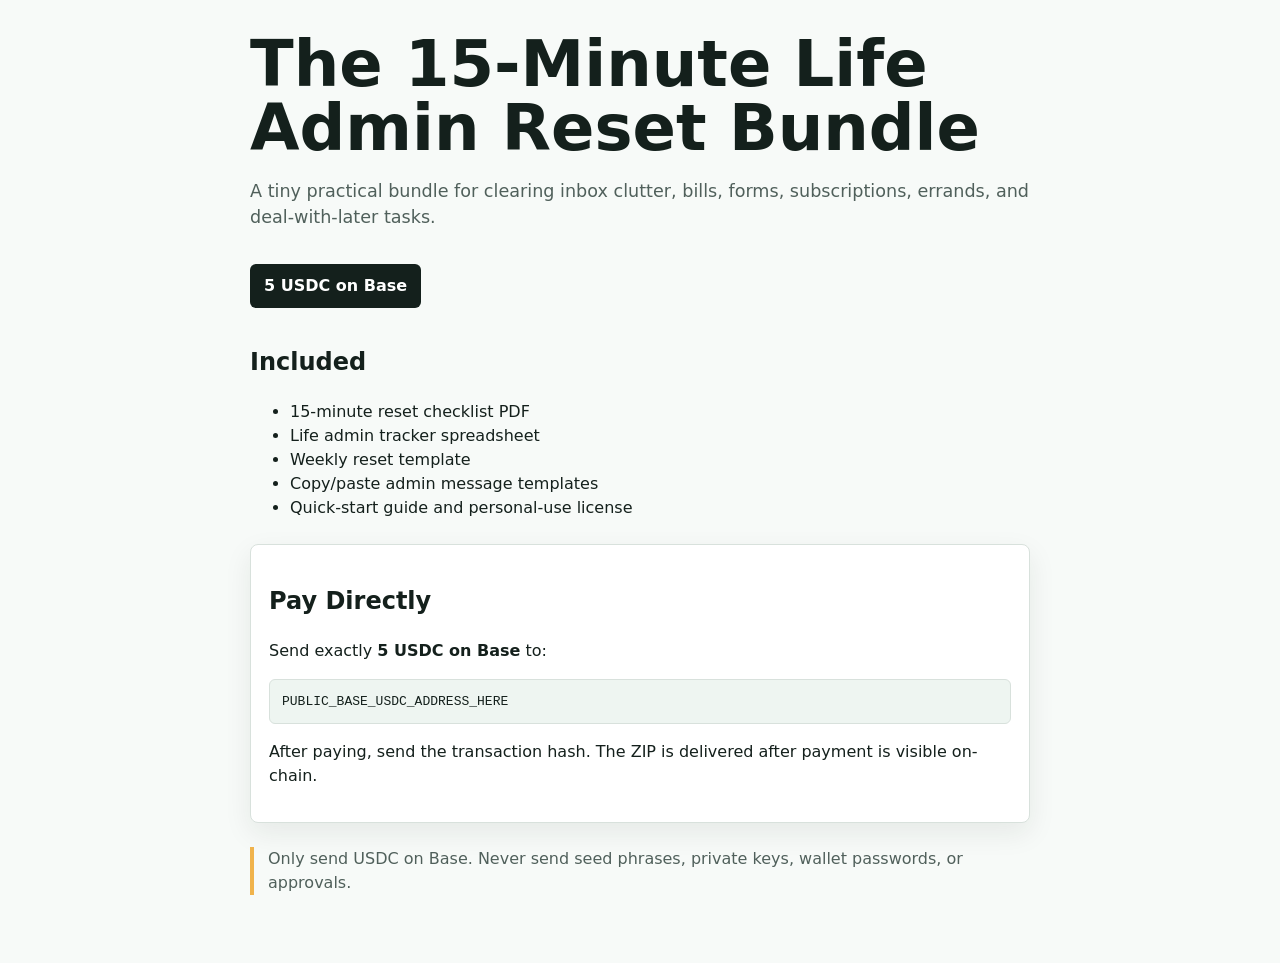
==== life-admin-reset/index.html @ d8492f08 "Create index.html" ====
<!doctype html>
<html lang="en"><head><meta charset="utf-8"><meta name="viewport" content="width=device-width,initial-scale=1"><title>$5 Life Admin Reset Bundle</title><style>body{font-family:Inter,system-ui,sans-serif;margin:0;background:#f7faf8;color:#14201c;line-height:1.5}main{max-width:780px;margin:auto;padding:32px 20px 52px}h1{font-size:clamp(2rem,6vw,4rem);line-height:1;margin:0 0 14px}.lede{color:#50605b;font-size:1.1rem}.price{display:inline-block;background:#14201c;color:white;border-radius:6px;padding:10px 14px;font-weight:800}.box{background:white;border:1px solid #d8e1dc;border-radius:8px;padding:18px;margin:24px 0;box-shadow:0 10px 28px rgba(20,32,28,.08)}code{display:block;overflow-wrap:anywhere;white-space:normal;background:#eef5f1;border:1px solid #d8e1dc;border-radius:6px;padding:12px}.hidden{display:none}.warn{border-left:4px solid #f0b34c;padding-left:14px;color:#50605b}a.btn{display:inline-flex;align-items:center;min-height:44px;background:#176b5b;color:white;text-decoration:none;border-radius:6px;padding:10px 14px;font-weight:800}</style></head><body><main><h1>The 15-Minute Life Admin Reset Bundle</h1><p class="lede">A tiny practical bundle for clearing inbox clutter, bills, forms, subscriptions, errands, and deal-with-later tasks.</p><p class="price">5 USDC on Base</p><section><h2>Included</h2><ul><li>15-minute reset checklist PDF</li><li>Life admin tracker spreadsheet</li><li>Weekly reset template</li><li>Copy/paste admin message templates</li><li>Quick-start guide and personal-use license</li></ul></section><section class="box"><h2>Pay Directly</h2><div id="wallet"><p>Send exactly <b>5 USDC on Base</b> to:</p><code id="addr">PUBLIC_BASE_USDC_ADDRESS_HERE</code></div><p id="noaddr" class="hidden">Wallet address not installed on this copy yet. Use checkout if shown.</p><p id="checkout" class="hidden"><a class="btn" id="pay" href="#" target="_blank" rel="noopener noreferrer">Open checkout</a></p><p>After paying, send the transaction hash. The ZIP is delivered after payment is visible on-chain.</p></section><p class="warn">Only send USDC on Base. Never send seed phrases, private keys, wallet passwords, or approvals.</p></main><script>const p=new URLSearchParams(location.search),a=p.get('address')||p.get('wallet')||p.get('base_address'),installed=document.getElementById('addr').textContent.trim(),ok=/^0x[a-fA-F0-9]{40}$/.test(installed);if(/^0x[a-fA-F0-9]{40}$/.test(a||'')){document.getElementById('addr').textContent=a}else if(!ok){document.getElementById('wallet').className='hidden';document.getElementById('noaddr').className=''}const l=p.get('payment_link')||p.get('paymentLink')||p.get('checkout')||p.get('checkout_url');if(/^https:///i.test(l||'')){document.getElementById('pay').href=l;document.getElementById('checkout').className=''}</script></body></html>
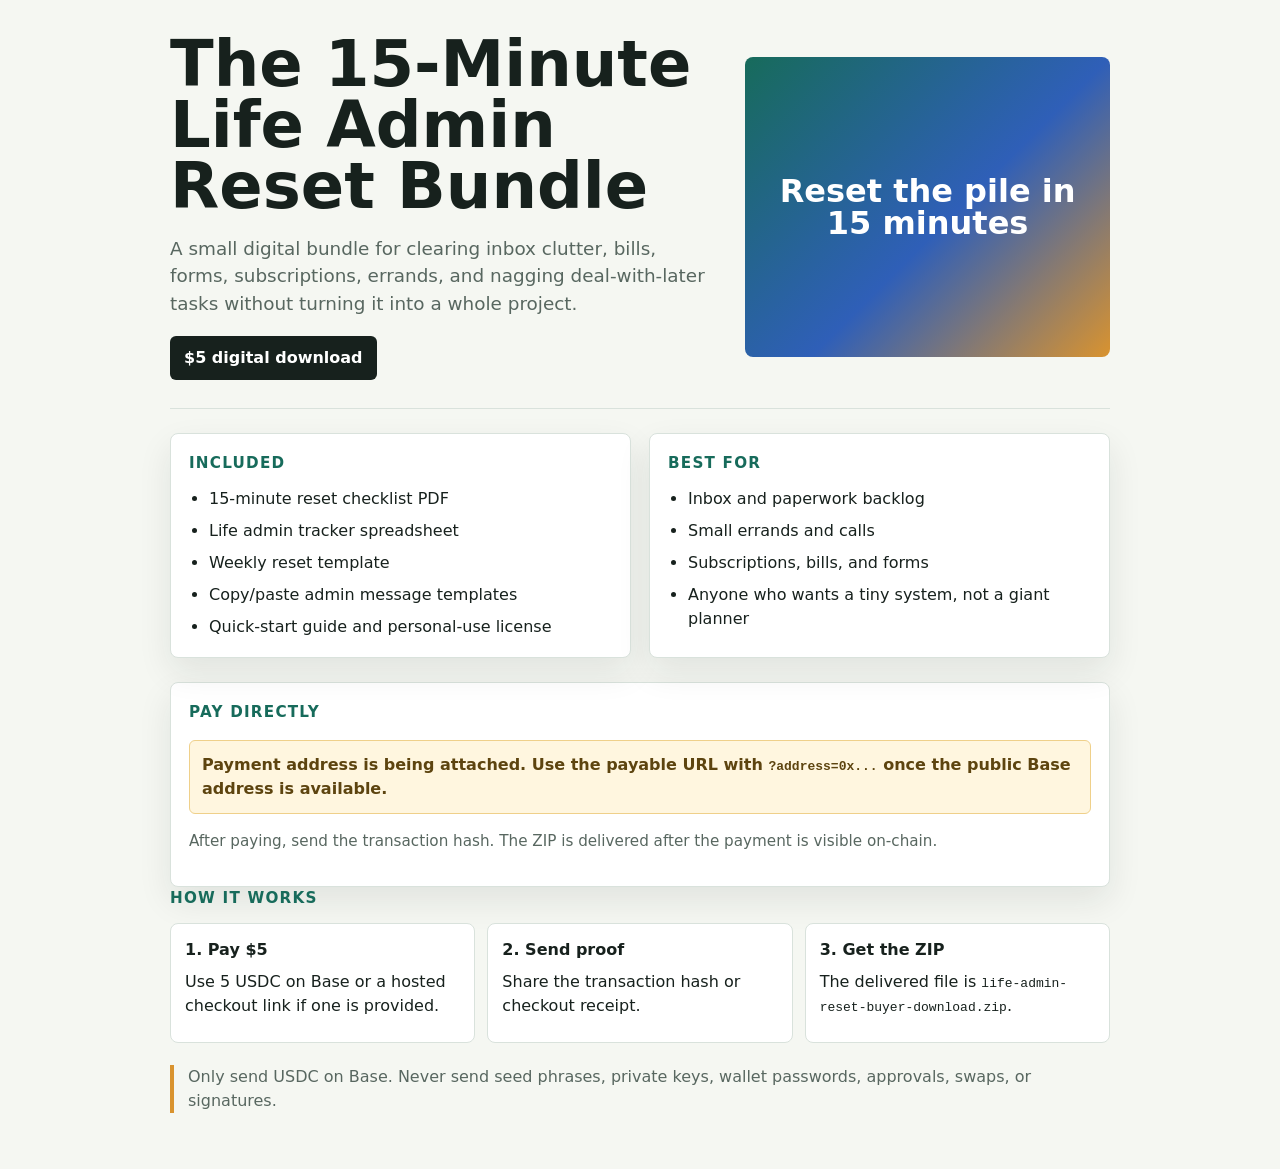
==== commit 2adefba4: "Polish Life Admin Reset offer page" ====
--- a/life-admin-reset/index.html
+++ b/life-admin-reset/index.html
@@ -1,2 +1,82 @@
 <!doctype html>
-<html lang="en"><head><meta charset="utf-8"><meta name="viewport" content="width=device-width,initial-scale=1"><title>$5 Life Admin Reset Bundle</title><style>body{font-family:Inter,system-ui,sans-serif;margin:0;background:#f7faf8;color:#14201c;line-height:1.5}main{max-width:780px;margin:auto;padding:32px 20px 52px}h1{font-size:clamp(2rem,6vw,4rem);line-height:1;margin:0 0 14px}.lede{color:#50605b;font-size:1.1rem}.price{display:inline-block;background:#14201c;color:white;border-radius:6px;padding:10px 14px;font-weight:800}.box{background:white;border:1px solid #d8e1dc;border-radius:8px;padding:18px;margin:24px 0;box-shadow:0 10px 28px rgba(20,32,28,.08)}code{display:block;overflow-wrap:anywhere;white-space:normal;background:#eef5f1;border:1px solid #d8e1dc;border-radius:6px;padding:12px}.hidden{display:none}.warn{border-left:4px solid #f0b34c;padding-left:14px;color:#50605b}a.btn{display:inline-flex;align-items:center;min-height:44px;background:#176b5b;color:white;text-decoration:none;border-radius:6px;padding:10px 14px;font-weight:800}</style></head><body><main><h1>The 15-Minute Life Admin Reset Bundle</h1><p class="lede">A tiny practical bundle for clearing inbox clutter, bills, forms, subscriptions, errands, and deal-with-later tasks.</p><p class="price">5 USDC on Base</p><section><h2>Included</h2><ul><li>15-minute reset checklist PDF</li><li>Life admin tracker spreadsheet</li><li>Weekly reset template</li><li>Copy/paste admin message templates</li><li>Quick-start guide and personal-use license</li></ul></section><section class="box"><h2>Pay Directly</h2><div id="wallet"><p>Send exactly <b>5 USDC on Base</b> to:</p><code id="addr">PUBLIC_BASE_USDC_ADDRESS_HERE</code></div><p id="noaddr" class="hidden">Wallet address not installed on this copy yet. Use checkout if shown.</p><p id="checkout" class="hidden"><a class="btn" id="pay" href="#" target="_blank" rel="noopener noreferrer">Open checkout</a></p><p>After paying, send the transaction hash. The ZIP is delivered after payment is visible on-chain.</p></section><p class="warn">Only send USDC on Base. Never send seed phrases, private keys, wallet passwords, or approvals.</p></main><script>const p=new URLSearchParams(location.search),a=p.get('address')||p.get('wallet')||p.get('base_address'),installed=document.getElementById('addr').textContent.trim(),ok=/^0x[a-fA-F0-9]{40}$/.test(installed);if(/^0x[a-fA-F0-9]{40}$/.test(a||'')){document.getElementById('addr').textContent=a}else if(!ok){document.getElementById('wallet').className='hidden';document.getElementById('noaddr').className=''}const l=p.get('payment_link')||p.get('paymentLink')||p.get('checkout')||p.get('checkout_url');if(/^https:///i.test(l||'')){document.getElementById('pay').href=l;document.getElementById('checkout').className=''}</script></body></html>
+<html lang="en">
+<head>
+  <meta charset="utf-8">
+  <meta name="viewport" content="width=device-width, initial-scale=1">
+  <title>15-Minute Life Admin Reset Bundle</title>
+  <meta name="description" content="A $5 digital bundle for clearing small life-admin tasks fast.">
+  <style>
+    :root{color-scheme:light;--ink:#17211d;--muted:#586760;--paper:#f5f7f2;--card:#ffffff;--line:#d9e2dc;--green:#176b5b;--gold:#d9932f;--blue:#2f5fb8;--soft:#eaf3ef;--warn:#fff6df}*{box-sizing:border-box}body{margin:0;font-family:Inter,ui-sans-serif,system-ui,-apple-system,BlinkMacSystemFont,"Segoe UI",sans-serif;background:var(--paper);color:var(--ink);line-height:1.5}.wrap{max-width:980px;margin:0 auto;padding:34px 20px 56px}.top{display:grid;grid-template-columns:minmax(0,1.2fr) minmax(280px,.8fr);gap:28px;align-items:center;border-bottom:1px solid var(--line);padding-bottom:28px}h1{font-size:clamp(2.2rem,5vw,4.8rem);line-height:.95;margin:0 0 16px;letter-spacing:0}.lede{font-size:1.15rem;color:var(--muted);max-width:670px}.price{display:inline-flex;align-items:center;gap:10px;background:var(--ink);color:#fff;border-radius:6px;padding:10px 14px;font-weight:800}.panel{background:var(--card);border:1px solid var(--line);border-radius:8px;padding:18px;box-shadow:0 14px 34px rgba(23,33,29,.09)}.cover{aspect-ratio:1.22;border-radius:8px;background:linear-gradient(135deg,#176b5b,#2f5fb8 55%,#d9932f);display:grid;place-items:center;color:#fff;padding:22px;text-align:center}.cover strong{font-size:2rem;line-height:1}.grid{display:grid;grid-template-columns:1fr 1fr;gap:18px;margin-top:24px}h2{font-size:.95rem;text-transform:uppercase;letter-spacing:.08em;color:var(--green);margin:0 0 12px}ul{margin:0;padding-left:20px}li+li{margin-top:8px}.pay{margin-top:24px}.address{display:block;overflow-wrap:anywhere;white-space:normal;background:var(--soft);border:1px solid var(--line);border-radius:6px;padding:12px;font-family:ui-monospace,SFMono-Regular,Menlo,Consolas,monospace}.notice{background:var(--warn);border:1px solid #efd08a;border-radius:6px;padding:12px;font-weight:700;color:#5d440f}.hidden{display:none!important}.btn{display:inline-flex;align-items:center;min-height:44px;border-radius:6px;background:var(--green);color:#fff;text-decoration:none;font-weight:800;padding:10px 14px}.steps{display:grid;grid-template-columns:repeat(3,minmax(0,1fr));gap:12px;margin-top:14px}.step{background:#fff;border:1px solid var(--line);border-radius:8px;padding:14px;min-height:120px}.step b{display:block;margin-bottom:8px}.fine{color:var(--muted);font-size:.95rem}.warn{border-left:4px solid var(--gold);padding-left:14px;color:var(--muted);margin-top:22px}@media(max-width:780px){.top,.grid,.steps{grid-template-columns:1fr}.wrap{padding-top:24px}.cover strong{font-size:1.55rem}}
+  </style>
+</head>
+<body>
+  <main class="wrap">
+    <section class="top">
+      <div>
+        <h1>The 15-Minute Life Admin Reset Bundle</h1>
+        <p class="lede">A small digital bundle for clearing inbox clutter, bills, forms, subscriptions, errands, and nagging deal-with-later tasks without turning it into a whole project.</p>
+        <div class="price">$5 digital download</div>
+      </div>
+      <aside class="cover"><strong>Reset the pile in 15 minutes</strong></aside>
+    </section>
+
+    <section class="grid">
+      <div class="panel">
+        <h2>Included</h2>
+        <ul>
+          <li>15-minute reset checklist PDF</li>
+          <li>Life admin tracker spreadsheet</li>
+          <li>Weekly reset template</li>
+          <li>Copy/paste admin message templates</li>
+          <li>Quick-start guide and personal-use license</li>
+        </ul>
+      </div>
+      <div class="panel">
+        <h2>Best For</h2>
+        <ul>
+          <li>Inbox and paperwork backlog</li>
+          <li>Small errands and calls</li>
+          <li>Subscriptions, bills, and forms</li>
+          <li>Anyone who wants a tiny system, not a giant planner</li>
+        </ul>
+      </div>
+    </section>
+
+    <section class="panel pay">
+      <h2>Pay Directly</h2>
+      <div id="walletBlock" class="hidden">
+        <p>Send exactly <strong>5 USDC on Base</strong> to this public address:</p>
+        <code class="address" id="address"></code>
+      </div>
+      <p class="notice" id="addressNeeded">Payment address is being attached. Use the payable URL with <code>?address=0x...</code> once the public Base address is available.</p>
+      <p id="checkoutBlock" class="hidden"><a class="btn" id="checkoutLink" href="#" target="_blank" rel="noopener noreferrer">Open checkout</a></p>
+      <p class="fine">After paying, send the transaction hash. The ZIP is delivered after the payment is visible on-chain.</p>
+    </section>
+
+    <section>
+      <h2>How It Works</h2>
+      <div class="steps">
+        <div class="step"><b>1. Pay $5</b>Use 5 USDC on Base or a hosted checkout link if one is provided.</div>
+        <div class="step"><b>2. Send proof</b>Share the transaction hash or checkout receipt.</div>
+        <div class="step"><b>3. Get the ZIP</b>The delivered file is <code>life-admin-reset-buyer-download.zip</code>.</div>
+      </div>
+    </section>
+
+    <section class="warn">Only send USDC on Base. Never send seed phrases, private keys, wallet passwords, approvals, swaps, or signatures.</section>
+  </main>
+  <script>
+    const params = new URLSearchParams(location.search);
+    const address = params.get("address") || params.get("wallet") || params.get("base_address");
+    if (/^0x[a-fA-F0-9]{40}$/.test(address || "")) {
+      document.getElementById("address").textContent = address;
+      document.getElementById("walletBlock").classList.remove("hidden");
+      document.getElementById("addressNeeded").classList.add("hidden");
+    }
+    const checkout = params.get("payment_link") || params.get("paymentLink") || params.get("checkout") || params.get("checkout_url");
+    if (/^https:///i.test(checkout || "")) {
+      document.getElementById("checkoutLink").href = checkout;
+      document.getElementById("checkoutBlock").classList.remove("hidden");
+    }
+  </script>
+</body>
+</html>
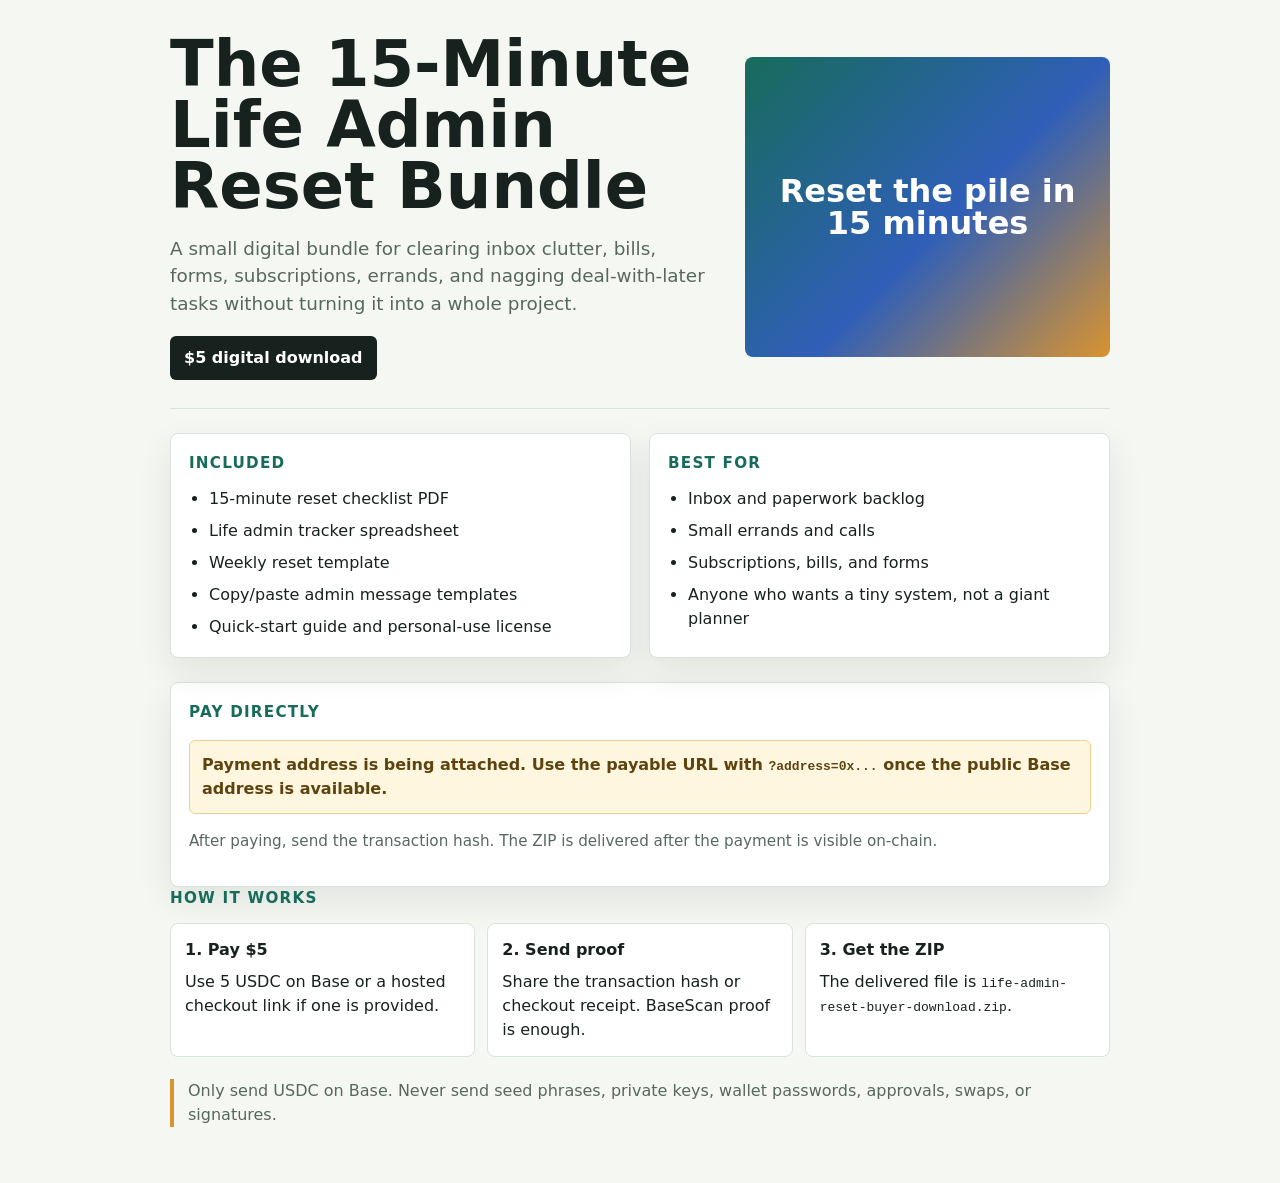
==== commit baf9800f: "Add BaseScan proof link to offer page" ====
--- a/life-admin-reset/index.html
+++ b/life-admin-reset/index.html
@@ -6,62 +6,15 @@
   <title>15-Minute Life Admin Reset Bundle</title>
   <meta name="description" content="A $5 digital bundle for clearing small life-admin tasks fast.">
   <style>
-    :root{color-scheme:light;--ink:#17211d;--muted:#586760;--paper:#f5f7f2;--card:#ffffff;--line:#d9e2dc;--green:#176b5b;--gold:#d9932f;--blue:#2f5fb8;--soft:#eaf3ef;--warn:#fff6df}*{box-sizing:border-box}body{margin:0;font-family:Inter,ui-sans-serif,system-ui,-apple-system,BlinkMacSystemFont,"Segoe UI",sans-serif;background:var(--paper);color:var(--ink);line-height:1.5}.wrap{max-width:980px;margin:0 auto;padding:34px 20px 56px}.top{display:grid;grid-template-columns:minmax(0,1.2fr) minmax(280px,.8fr);gap:28px;align-items:center;border-bottom:1px solid var(--line);padding-bottom:28px}h1{font-size:clamp(2.2rem,5vw,4.8rem);line-height:.95;margin:0 0 16px;letter-spacing:0}.lede{font-size:1.15rem;color:var(--muted);max-width:670px}.price{display:inline-flex;align-items:center;gap:10px;background:var(--ink);color:#fff;border-radius:6px;padding:10px 14px;font-weight:800}.panel{background:var(--card);border:1px solid var(--line);border-radius:8px;padding:18px;box-shadow:0 14px 34px rgba(23,33,29,.09)}.cover{aspect-ratio:1.22;border-radius:8px;background:linear-gradient(135deg,#176b5b,#2f5fb8 55%,#d9932f);display:grid;place-items:center;color:#fff;padding:22px;text-align:center}.cover strong{font-size:2rem;line-height:1}.grid{display:grid;grid-template-columns:1fr 1fr;gap:18px;margin-top:24px}h2{font-size:.95rem;text-transform:uppercase;letter-spacing:.08em;color:var(--green);margin:0 0 12px}ul{margin:0;padding-left:20px}li+li{margin-top:8px}.pay{margin-top:24px}.address{display:block;overflow-wrap:anywhere;white-space:normal;background:var(--soft);border:1px solid var(--line);border-radius:6px;padding:12px;font-family:ui-monospace,SFMono-Regular,Menlo,Consolas,monospace}.notice{background:var(--warn);border:1px solid #efd08a;border-radius:6px;padding:12px;font-weight:700;color:#5d440f}.hidden{display:none!important}.btn{display:inline-flex;align-items:center;min-height:44px;border-radius:6px;background:var(--green);color:#fff;text-decoration:none;font-weight:800;padding:10px 14px}.steps{display:grid;grid-template-columns:repeat(3,minmax(0,1fr));gap:12px;margin-top:14px}.step{background:#fff;border:1px solid var(--line);border-radius:8px;padding:14px;min-height:120px}.step b{display:block;margin-bottom:8px}.fine{color:var(--muted);font-size:.95rem}.warn{border-left:4px solid var(--gold);padding-left:14px;color:var(--muted);margin-top:22px}@media(max-width:780px){.top,.grid,.steps{grid-template-columns:1fr}.wrap{padding-top:24px}.cover strong{font-size:1.55rem}}
+    :root{color-scheme:light;--ink:#17211d;--muted:#586760;--paper:#f5f7f2;--card:#ffffff;--line:#d9e2dc;--green:#176b5b;--gold:#d9932f;--blue:#2f5fb8;--soft:#eaf3ef;--warn:#fff6df}*{box-sizing:border-box}body{margin:0;font-family:Inter,ui-sans-serif,system-ui,-apple-system,BlinkMacSystemFont,"Segoe UI",sans-serif;background:var(--paper);color:var(--ink);line-height:1.5}.wrap{max-width:980px;margin:0 auto;padding:34px 20px 56px}.top{display:grid;grid-template-columns:minmax(0,1.2fr) minmax(280px,.8fr);gap:28px;align-items:center;border-bottom:1px solid var(--line);padding-bottom:28px}h1{font-size:clamp(2.2rem,5vw,4.8rem);line-height:.95;margin:0 0 16px;letter-spacing:0}.lede{font-size:1.15rem;color:var(--muted);max-width:670px}.price{display:inline-flex;align-items:center;gap:10px;background:var(--ink);color:#fff;border-radius:6px;padding:10px 14px;font-weight:800}.panel{background:var(--card);border:1px solid var(--line);border-radius:8px;padding:18px;box-shadow:0 14px 34px rgba(23,33,29,.09)}.cover{aspect-ratio:1.22;border-radius:8px;background:linear-gradient(135deg,#176b5b,#2f5fb8 55%,#d9932f);display:grid;place-items:center;color:#fff;padding:22px;text-align:center}.cover strong{font-size:2rem;line-height:1}.grid{display:grid;grid-template-columns:1fr 1fr;gap:18px;margin-top:24px}h2{font-size:.95rem;text-transform:uppercase;letter-spacing:.08em;color:var(--green);margin:0 0 12px}ul{margin:0;padding-left:20px}li+li{margin-top:8px}.pay{margin-top:24px}.address{display:block;overflow-wrap:anywhere;white-space:normal;background:var(--soft);border:1px solid var(--line);border-radius:6px;padding:12px;font-family:ui-monospace,SFMono-Regular,Menlo,Consolas,monospace}.notice{background:var(--warn);border:1px solid #efd08a;border-radius:6px;padding:12px;font-weight:700;color:#5d440f}.hidden{display:none!important}.btn{display:inline-flex;align-items:center;min-height:44px;border-radius:6px;background:var(--green);color:#fff;text-decoration:none;font-weight:800;padding:10px 14px;margin:4px 8px 4px 0}.btn.secondary{background:var(--blue)}.steps{display:grid;grid-template-columns:repeat(3,minmax(0,1fr));gap:12px;margin-top:14px}.step{background:#fff;border:1px solid var(--line);border-radius:8px;padding:14px;min-height:120px}.step b{display:block;margin-bottom:8px}.fine{color:var(--muted);font-size:.95rem}.warn{border-left:4px solid var(--gold);padding-left:14px;color:var(--muted);margin-top:22px}@media(max-width:780px){.top,.grid,.steps{grid-template-columns:1fr}.wrap{padding-top:24px}.cover strong{font-size:1.55rem}}
   </style>
 </head>
 <body>
   <main class="wrap">
-    <section class="top">
-      <div>
-        <h1>The 15-Minute Life Admin Reset Bundle</h1>
-        <p class="lede">A small digital bundle for clearing inbox clutter, bills, forms, subscriptions, errands, and nagging deal-with-later tasks without turning it into a whole project.</p>
-        <div class="price">$5 digital download</div>
-      </div>
-      <aside class="cover"><strong>Reset the pile in 15 minutes</strong></aside>
-    </section>
-
-    <section class="grid">
-      <div class="panel">
-        <h2>Included</h2>
-        <ul>
-          <li>15-minute reset checklist PDF</li>
-          <li>Life admin tracker spreadsheet</li>
-          <li>Weekly reset template</li>
-          <li>Copy/paste admin message templates</li>
-          <li>Quick-start guide and personal-use license</li>
-        </ul>
-      </div>
-      <div class="panel">
-        <h2>Best For</h2>
-        <ul>
-          <li>Inbox and paperwork backlog</li>
-          <li>Small errands and calls</li>
-          <li>Subscriptions, bills, and forms</li>
-          <li>Anyone who wants a tiny system, not a giant planner</li>
-        </ul>
-      </div>
-    </section>
-
-    <section class="panel pay">
-      <h2>Pay Directly</h2>
-      <div id="walletBlock" class="hidden">
-        <p>Send exactly <strong>5 USDC on Base</strong> to this public address:</p>
-        <code class="address" id="address"></code>
-      </div>
-      <p class="notice" id="addressNeeded">Payment address is being attached. Use the payable URL with <code>?address=0x...</code> once the public Base address is available.</p>
-      <p id="checkoutBlock" class="hidden"><a class="btn" id="checkoutLink" href="#" target="_blank" rel="noopener noreferrer">Open checkout</a></p>
-      <p class="fine">After paying, send the transaction hash. The ZIP is delivered after the payment is visible on-chain.</p>
-    </section>
-
-    <section>
-      <h2>How It Works</h2>
-      <div class="steps">
-        <div class="step"><b>1. Pay $5</b>Use 5 USDC on Base or a hosted checkout link if one is provided.</div>
-        <div class="step"><b>2. Send proof</b>Share the transaction hash or checkout receipt.</div>
-        <div class="step"><b>3. Get the ZIP</b>The delivered file is <code>life-admin-reset-buyer-download.zip</code>.</div>
-      </div>
-    </section>
-
+    <section class="top"><div><h1>The 15-Minute Life Admin Reset Bundle</h1><p class="lede">A small digital bundle for clearing inbox clutter, bills, forms, subscriptions, errands, and nagging deal-with-later tasks without turning it into a whole project.</p><div class="price">$5 digital download</div></div><aside class="cover"><strong>Reset the pile in 15 minutes</strong></aside></section>
+    <section class="grid"><div class="panel"><h2>Included</h2><ul><li>15-minute reset checklist PDF</li><li>Life admin tracker spreadsheet</li><li>Weekly reset template</li><li>Copy/paste admin message templates</li><li>Quick-start guide and personal-use license</li></ul></div><div class="panel"><h2>Best For</h2><ul><li>Inbox and paperwork backlog</li><li>Small errands and calls</li><li>Subscriptions, bills, and forms</li><li>Anyone who wants a tiny system, not a giant planner</li></ul></div></section>
+    <section class="panel pay"><h2>Pay Directly</h2><div id="walletBlock" class="hidden"><p>Send exactly <strong>5 USDC on Base</strong> to this public address:</p><code class="address" id="address"></code><p><a class="btn secondary" id="basescanLink" href="#" target="_blank" rel="noopener noreferrer">Check address on BaseScan</a></p></div><p class="notice" id="addressNeeded">Payment address is being attached. Use the payable URL with <code>?address=0x...</code> once the public Base address is available.</p><p id="checkoutBlock" class="hidden"><a class="btn" id="checkoutLink" href="#" target="_blank" rel="noopener noreferrer">Open checkout</a></p><p class="fine">After paying, send the transaction hash. The ZIP is delivered after the payment is visible on-chain.</p></section>
+    <section><h2>How It Works</h2><div class="steps"><div class="step"><b>1. Pay $5</b>Use 5 USDC on Base or a hosted checkout link if one is provided.</div><div class="step"><b>2. Send proof</b>Share the transaction hash or checkout receipt. BaseScan proof is enough.</div><div class="step"><b>3. Get the ZIP</b>The delivered file is <code>life-admin-reset-buyer-download.zip</code>.</div></div></section>
     <section class="warn">Only send USDC on Base. Never send seed phrases, private keys, wallet passwords, approvals, swaps, or signatures.</section>
   </main>
   <script>
@@ -69,11 +22,12 @@
     const address = params.get("address") || params.get("wallet") || params.get("base_address");
     if (/^0x[a-fA-F0-9]{40}$/.test(address || "")) {
       document.getElementById("address").textContent = address;
+      document.getElementById("basescanLink").href = "https://basescan.org/address/" + address;
       document.getElementById("walletBlock").classList.remove("hidden");
       document.getElementById("addressNeeded").classList.add("hidden");
     }
     const checkout = params.get("payment_link") || params.get("paymentLink") || params.get("checkout") || params.get("checkout_url");
-    if (/^https:///i.test(checkout || "")) {
+    if (new RegExp("^https://", "i").test(checkout || "")) {
       document.getElementById("checkoutLink").href = checkout;
       document.getElementById("checkoutBlock").classList.remove("hidden");
     }
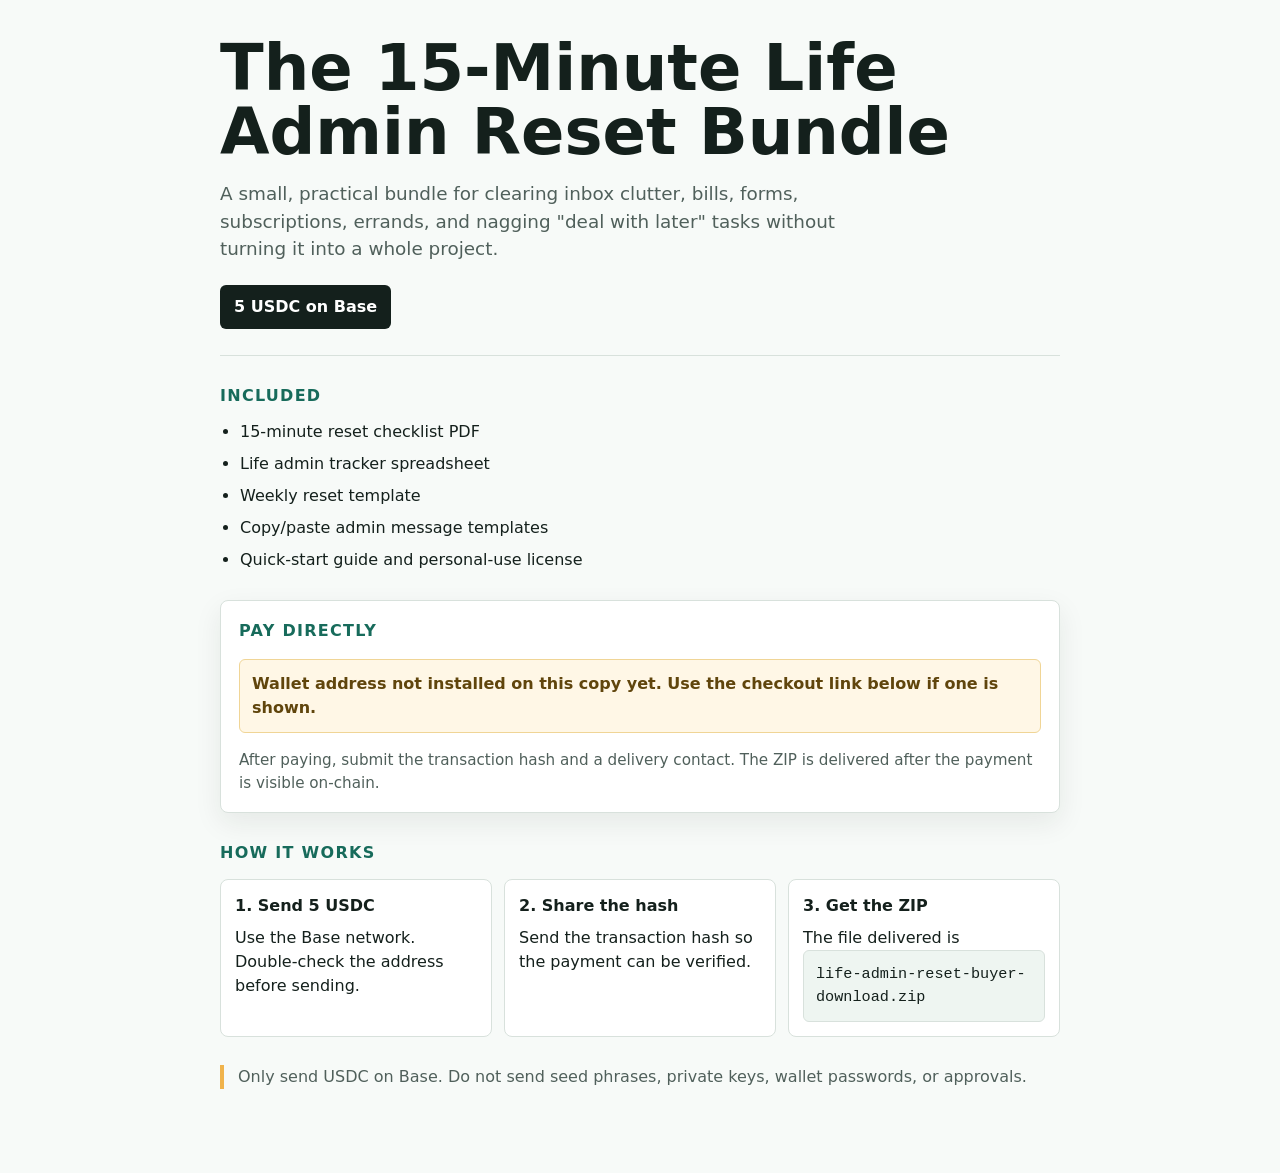
==== commit 4c1db96c: "Add payment proof submission link Adds a GitHub issue proof link so buyers can submit a Base transac" ====
--- a/life-admin-reset/index.html
+++ b/life-admin-reset/index.html
@@ -3,33 +3,236 @@
 <head>
   <meta charset="utf-8">
   <meta name="viewport" content="width=device-width, initial-scale=1">
-  <title>15-Minute Life Admin Reset Bundle</title>
-  <meta name="description" content="A $5 digital bundle for clearing small life-admin tasks fast.">
+  <title>$5 Life Admin Reset Bundle</title>
   <style>
-    :root{color-scheme:light;--ink:#17211d;--muted:#586760;--paper:#f5f7f2;--card:#ffffff;--line:#d9e2dc;--green:#176b5b;--gold:#d9932f;--blue:#2f5fb8;--soft:#eaf3ef;--warn:#fff6df}*{box-sizing:border-box}body{margin:0;font-family:Inter,ui-sans-serif,system-ui,-apple-system,BlinkMacSystemFont,"Segoe UI",sans-serif;background:var(--paper);color:var(--ink);line-height:1.5}.wrap{max-width:980px;margin:0 auto;padding:34px 20px 56px}.top{display:grid;grid-template-columns:minmax(0,1.2fr) minmax(280px,.8fr);gap:28px;align-items:center;border-bottom:1px solid var(--line);padding-bottom:28px}h1{font-size:clamp(2.2rem,5vw,4.8rem);line-height:.95;margin:0 0 16px;letter-spacing:0}.lede{font-size:1.15rem;color:var(--muted);max-width:670px}.price{display:inline-flex;align-items:center;gap:10px;background:var(--ink);color:#fff;border-radius:6px;padding:10px 14px;font-weight:800}.panel{background:var(--card);border:1px solid var(--line);border-radius:8px;padding:18px;box-shadow:0 14px 34px rgba(23,33,29,.09)}.cover{aspect-ratio:1.22;border-radius:8px;background:linear-gradient(135deg,#176b5b,#2f5fb8 55%,#d9932f);display:grid;place-items:center;color:#fff;padding:22px;text-align:center}.cover strong{font-size:2rem;line-height:1}.grid{display:grid;grid-template-columns:1fr 1fr;gap:18px;margin-top:24px}h2{font-size:.95rem;text-transform:uppercase;letter-spacing:.08em;color:var(--green);margin:0 0 12px}ul{margin:0;padding-left:20px}li+li{margin-top:8px}.pay{margin-top:24px}.address{display:block;overflow-wrap:anywhere;white-space:normal;background:var(--soft);border:1px solid var(--line);border-radius:6px;padding:12px;font-family:ui-monospace,SFMono-Regular,Menlo,Consolas,monospace}.notice{background:var(--warn);border:1px solid #efd08a;border-radius:6px;padding:12px;font-weight:700;color:#5d440f}.hidden{display:none!important}.btn{display:inline-flex;align-items:center;min-height:44px;border-radius:6px;background:var(--green);color:#fff;text-decoration:none;font-weight:800;padding:10px 14px;margin:4px 8px 4px 0}.btn.secondary{background:var(--blue)}.steps{display:grid;grid-template-columns:repeat(3,minmax(0,1fr));gap:12px;margin-top:14px}.step{background:#fff;border:1px solid var(--line);border-radius:8px;padding:14px;min-height:120px}.step b{display:block;margin-bottom:8px}.fine{color:var(--muted);font-size:.95rem}.warn{border-left:4px solid var(--gold);padding-left:14px;color:var(--muted);margin-top:22px}@media(max-width:780px){.top,.grid,.steps{grid-template-columns:1fr}.wrap{padding-top:24px}.cover strong{font-size:1.55rem}}
+    :root {
+      color-scheme: light;
+      --ink: #14201c;
+      --muted: #50605b;
+      --line: #d8e1dc;
+      --paper: #f7faf8;
+      --accent: #176b5b;
+      --accent-2: #f0b34c;
+      --white: #ffffff;
+    }
+    * { box-sizing: border-box; }
+    body {
+      margin: 0;
+      font-family: Inter, ui-sans-serif, system-ui, -apple-system, BlinkMacSystemFont, "Segoe UI", sans-serif;
+      background: var(--paper);
+      color: var(--ink);
+      line-height: 1.5;
+    }
+    main {
+      max-width: 880px;
+      margin: 0 auto;
+      padding: 36px 20px 56px;
+    }
+    header {
+      border-bottom: 1px solid var(--line);
+      padding-bottom: 26px;
+      margin-bottom: 28px;
+    }
+    h1 {
+      font-size: clamp(2rem, 5vw, 4.2rem);
+      line-height: 1;
+      margin: 0 0 16px;
+      max-width: 780px;
+      letter-spacing: 0;
+    }
+    .lede {
+      font-size: 1.15rem;
+      max-width: 680px;
+      color: var(--muted);
+      margin: 0;
+    }
+    .price {
+      display: inline-flex;
+      align-items: center;
+      gap: 10px;
+      margin-top: 22px;
+      padding: 10px 14px;
+      background: var(--ink);
+      color: var(--white);
+      border-radius: 6px;
+      font-weight: 700;
+    }
+    section {
+      margin: 28px 0;
+    }
+    h2 {
+      font-size: 1rem;
+      text-transform: uppercase;
+      letter-spacing: .08em;
+      color: var(--accent);
+      margin: 0 0 12px;
+    }
+    ul {
+      padding-left: 20px;
+      margin: 0;
+    }
+    li + li { margin-top: 8px; }
+    .paybox {
+      background: var(--white);
+      border: 1px solid var(--line);
+      border-radius: 8px;
+      padding: 18px;
+      box-shadow: 0 10px 28px rgba(20, 32, 28, .08);
+    }
+    code {
+      display: block;
+      overflow-wrap: anywhere;
+      white-space: normal;
+      padding: 12px;
+      background: #eef5f1;
+      border: 1px solid var(--line);
+      border-radius: 6px;
+      color: var(--ink);
+      font-family: ui-monospace, SFMono-Regular, Menlo, Consolas, monospace;
+      font-size: .95rem;
+    }
+    .note {
+      color: var(--muted);
+      font-size: .95rem;
+      margin: 12px 0 0;
+    }
+    .paylink {
+      display: none;
+      margin-top: 16px;
+    }
+    .paylink a,
+    .prooflink a {
+      display: inline-flex;
+      align-items: center;
+      min-height: 44px;
+      padding: 10px 14px;
+      border-radius: 6px;
+      background: var(--accent);
+      color: var(--white);
+      text-decoration: none;
+      font-weight: 800;
+    }
+    .prooflink {
+      display: none;
+      margin-top: 14px;
+    }
+    .prooflink a.gold {
+      margin-left: 8px;
+      background: var(--accent-2);
+      color: #2c2112;
+    }
+    .wallet-unavailable {
+      display: none;
+      padding: 12px;
+      background: #fff7e6;
+      border: 1px solid #f0d596;
+      border-radius: 6px;
+      color: #60450c;
+      font-weight: 700;
+    }
+    .steps {
+      display: grid;
+      grid-template-columns: repeat(3, minmax(0, 1fr));
+      gap: 12px;
+      margin-top: 14px;
+    }
+    .step {
+      background: var(--white);
+      border: 1px solid var(--line);
+      border-radius: 8px;
+      padding: 14px;
+      min-height: 130px;
+    }
+    .step strong {
+      display: block;
+      margin-bottom: 8px;
+    }
+    .warning {
+      border-left: 4px solid var(--accent-2);
+      padding-left: 14px;
+      color: var(--muted);
+    }
+    @media (max-width: 680px) {
+      main { padding-top: 24px; }
+      .steps { grid-template-columns: 1fr; }
+    }
   </style>
 </head>
 <body>
-  <main class="wrap">
-    <section class="top"><div><h1>The 15-Minute Life Admin Reset Bundle</h1><p class="lede">A small digital bundle for clearing inbox clutter, bills, forms, subscriptions, errands, and nagging deal-with-later tasks without turning it into a whole project.</p><div class="price">$5 digital download</div></div><aside class="cover"><strong>Reset the pile in 15 minutes</strong></aside></section>
-    <section class="grid"><div class="panel"><h2>Included</h2><ul><li>15-minute reset checklist PDF</li><li>Life admin tracker spreadsheet</li><li>Weekly reset template</li><li>Copy/paste admin message templates</li><li>Quick-start guide and personal-use license</li></ul></div><div class="panel"><h2>Best For</h2><ul><li>Inbox and paperwork backlog</li><li>Small errands and calls</li><li>Subscriptions, bills, and forms</li><li>Anyone who wants a tiny system, not a giant planner</li></ul></div></section>
-    <section class="panel pay"><h2>Pay Directly</h2><div id="walletBlock" class="hidden"><p>Send exactly <strong>5 USDC on Base</strong> to this public address:</p><code class="address" id="address"></code><p><a class="btn secondary" id="basescanLink" href="#" target="_blank" rel="noopener noreferrer">Check address on BaseScan</a></p></div><p class="notice" id="addressNeeded">Payment address is being attached. Use the payable URL with <code>?address=0x...</code> once the public Base address is available.</p><p id="checkoutBlock" class="hidden"><a class="btn" id="checkoutLink" href="#" target="_blank" rel="noopener noreferrer">Open checkout</a></p><p class="fine">After paying, send the transaction hash. The ZIP is delivered after the payment is visible on-chain.</p></section>
-    <section><h2>How It Works</h2><div class="steps"><div class="step"><b>1. Pay $5</b>Use 5 USDC on Base or a hosted checkout link if one is provided.</div><div class="step"><b>2. Send proof</b>Share the transaction hash or checkout receipt. BaseScan proof is enough.</div><div class="step"><b>3. Get the ZIP</b>The delivered file is <code>life-admin-reset-buyer-download.zip</code>.</div></div></section>
-    <section class="warn">Only send USDC on Base. Never send seed phrases, private keys, wallet passwords, approvals, swaps, or signatures.</section>
+  <main>
+    <header>
+      <h1>The 15-Minute Life Admin Reset Bundle</h1>
+      <p class="lede">A small, practical bundle for clearing inbox clutter, bills, forms, subscriptions, errands, and nagging "deal with later" tasks without turning it into a whole project.</p>
+      <div class="price">5 USDC on Base</div>
+    </header>
+
+    <section>
+      <h2>Included</h2>
+      <ul>
+        <li>15-minute reset checklist PDF</li>
+        <li>Life admin tracker spreadsheet</li>
+        <li>Weekly reset template</li>
+        <li>Copy/paste admin message templates</li>
+        <li>Quick-start guide and personal-use license</li>
+      </ul>
+    </section>
+
+    <section class="paybox">
+      <h2>Pay Directly</h2>
+      <div id="wallet-block">
+        <p>Send exactly <strong>5 USDC on Base</strong> to this public wallet address:</p>
+        <code id="address">PUBLIC_BASE_USDC_ADDRESS_HERE</code>
+      </div>
+      <p class="wallet-unavailable" id="wallet-unavailable">Wallet address not installed on this copy yet. Use the checkout link below if one is shown.</p>
+      <div class="paylink" id="paylink-wrap">
+        <p>Or use this checkout link:</p>
+        <a id="paylink" href="#">Open checkout</a>
+      </div>
+      <div class="prooflink" id="basescan-wrap">
+        <p>Verify the public address and submit payment proof:</p>
+        <a id="basescanLink" href="#">Open BaseScan</a>
+        <a class="gold" id="proofLink" href="https://github.com/JjCyberz/jarretposts-tool/issues/new?title=Life%20Admin%20Reset%20payment%20proof&body=Transaction%20hash:%20%0ADelivery%20contact:%20">Submit proof</a>
+      </div>
+      <p class="note">After paying, submit the transaction hash and a delivery contact. The ZIP is delivered after the payment is visible on-chain.</p>
+    </section>
+
+    <section>
+      <h2>How It Works</h2>
+      <div class="steps">
+        <div class="step"><strong>1. Send 5 USDC</strong>Use the Base network. Double-check the address before sending.</div>
+        <div class="step"><strong>2. Share the hash</strong>Send the transaction hash so the payment can be verified.</div>
+        <div class="step"><strong>3. Get the ZIP</strong>The file delivered is <code>life-admin-reset-buyer-download.zip</code></div>
+      </div>
+    </section>
+
+    <section class="warning">
+      Only send USDC on Base. Do not send seed phrases, private keys, wallet passwords, or approvals.
+    </section>
   </main>
   <script>
-    const params = new URLSearchParams(location.search);
+    const params = new URLSearchParams(window.location.search);
+    const installedAddress = document.getElementById("address").textContent.trim();
     const address = params.get("address") || params.get("wallet") || params.get("base_address");
-    if (/^0x[a-fA-F0-9]{40}$/.test(address || "")) {
-      document.getElementById("address").textContent = address;
-      document.getElementById("basescanLink").href = "https://basescan.org/address/" + address;
-      document.getElementById("walletBlock").classList.remove("hidden");
-      document.getElementById("addressNeeded").classList.add("hidden");
-    }
-    const checkout = params.get("payment_link") || params.get("paymentLink") || params.get("checkout") || params.get("checkout_url");
-    if (new RegExp("^https://", "i").test(checkout || "")) {
-      document.getElementById("checkoutLink").href = checkout;
-      document.getElementById("checkoutBlock").classList.remove("hidden");
+    const hasInstalledAddress = /^0x[a-fA-F0-9]{40}$/.test(installedAddress);
+    const visibleAddress = /^0x[a-fA-F0-9]{40}$/.test(address || "") ? address : (hasInstalledAddress ? installedAddress : "");
+    if (visibleAddress) {
+      document.getElementById("address").textContent = visibleAddress;
+      const basescan = document.getElementById("basescanLink");
+      basescan.href = `https://basescan.org/address/${visibleAddress}`;
+      const proof = new URL("https://github.com/JjCyberz/jarretposts-tool/issues/new");
+      proof.searchParams.set("title", "Life Admin Reset payment proof");
+      proof.searchParams.set("body", `Product: Life Admin Reset Bundle\nNetwork: Base\nExpected amount: 5 USDC\nRecipient: ${visibleAddress}\nTransaction hash:\nDelivery contact:`);
+      document.getElementById("proofLink").href = proof.toString();
+      document.getElementById("basescan-wrap").style.display = "block";
+    } else if (!hasInstalledAddress) {
+      document.getElementById("wallet-block").style.display = "none";
+      document.getElementById("wallet-unavailable").style.display = "block";
+    }
+    const paymentLink = params.get("payment_link") || params.get("paymentLink") || params.get("checkout") || params.get("checkout_url");
+    if (/^https:\/\/.+/i.test(paymentLink || "")) {
+      const link = document.getElementById("paylink");
+      link.href = paymentLink;
+      document.getElementById("paylink-wrap").style.display = "block";
     }
   </script>
 </body>
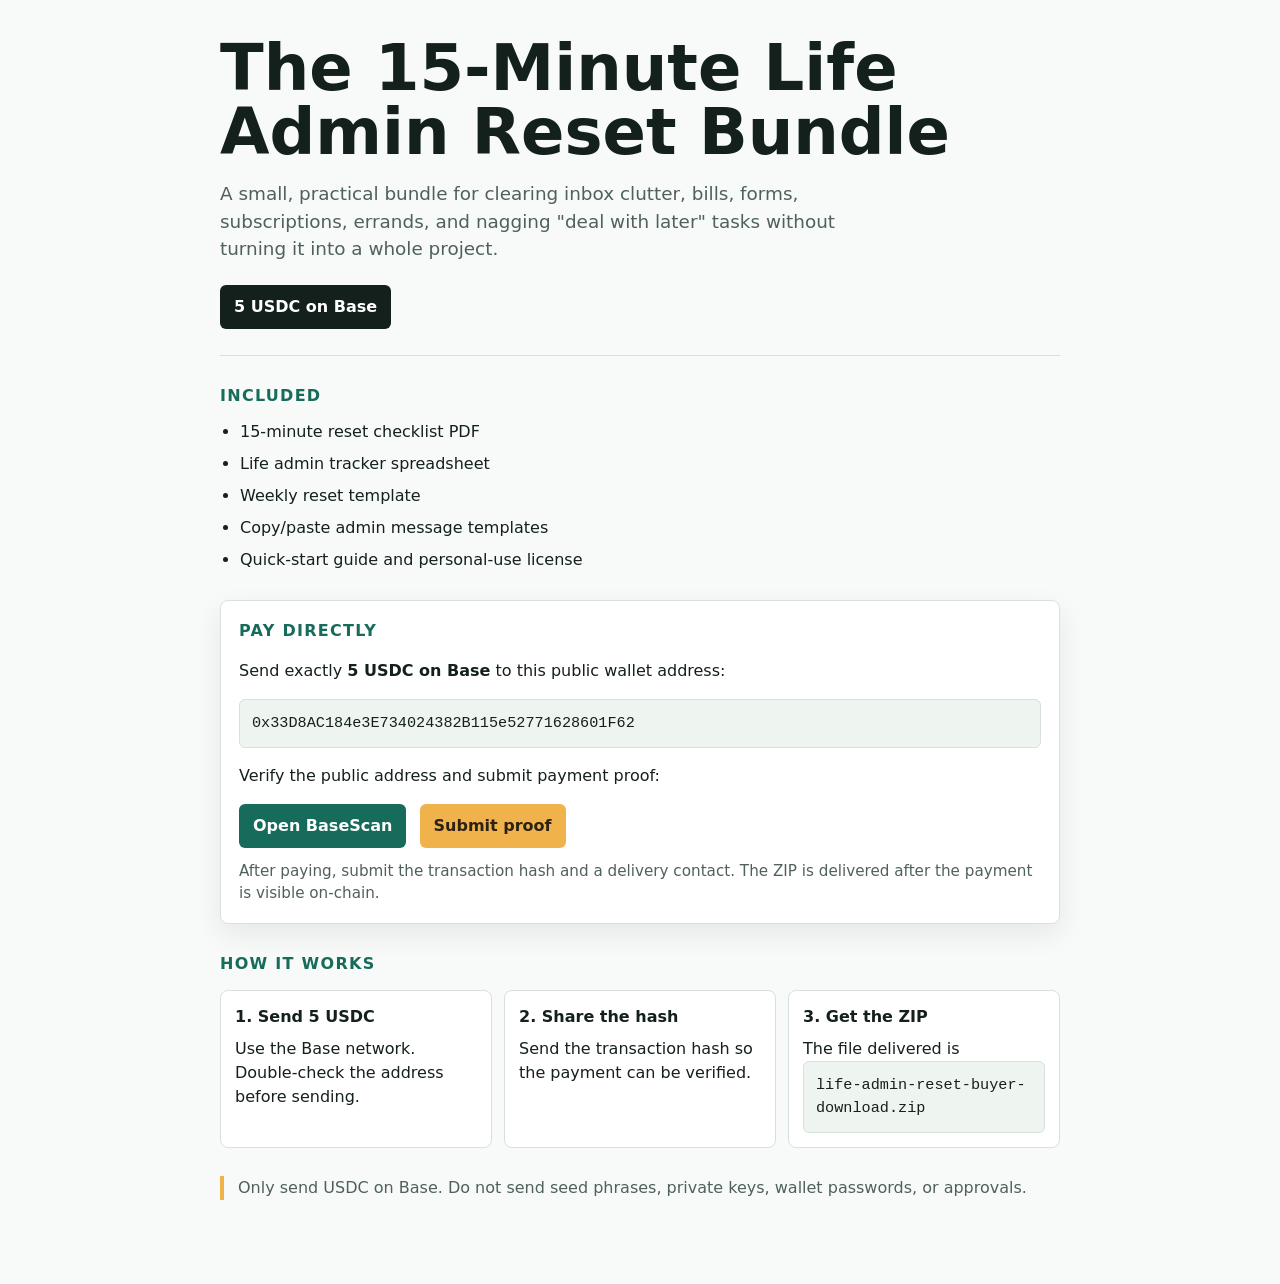
==== commit 19393752: "Install Base USDC receive address Hardcodes the public Base USDC receive address into the Life Admin" ====
--- a/life-admin-reset/index.html
+++ b/life-admin-reset/index.html
@@ -181,7 +181,7 @@
       <h2>Pay Directly</h2>
       <div id="wallet-block">
         <p>Send exactly <strong>5 USDC on Base</strong> to this public wallet address:</p>
-        <code id="address">PUBLIC_BASE_USDC_ADDRESS_HERE</code>
+        <code id="address">0x33D8AC184e3E734024382B115e52771628601F62</code>
       </div>
       <p class="wallet-unavailable" id="wallet-unavailable">Wallet address not installed on this copy yet. Use the checkout link below if one is shown.</p>
       <div class="paylink" id="paylink-wrap">
